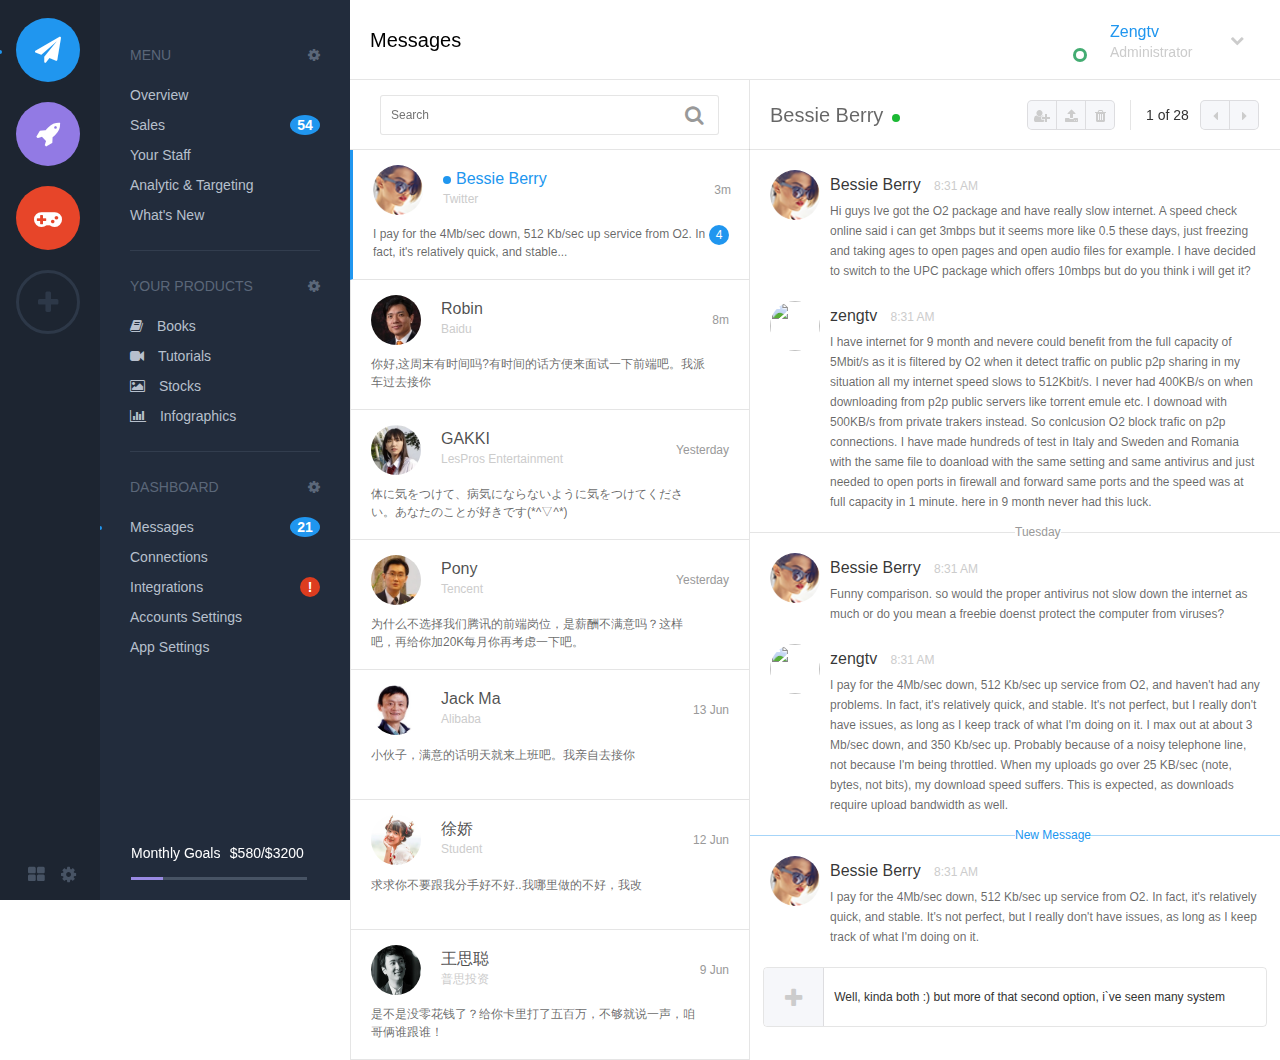
==== day12-15/index.html @ 02a9f369 "add day12-15" ====
<!DOCTYPE html>
<html lang="en">
<head>
    <meta charset="UTF-8">
    <title>一个复杂页面</title>
    <link rel="stylesheet" href="font-awesome-4.7.0/css/font-awesome.min.css">
    <link rel="stylesheet" href="css/styles.css">
</head>
<body>
<!-- 代码规范遵循网易nec -->

    <!-- 页面 -->
    <div class="g-wrap f-fr">
        <!-- 固定边栏start -->
        <aside class="g-fixasd f-fl">
            <div class="m-fixasd-btn">
                <ul class="btn-list">
                    <li>
                        <span class="point" style="display: inline-block;background-color: #2096ef;"></span>
                        <button class="btn" style="background: #2096ef;"><i class="fa fa-paper-plane"></i></button>
                    </li>
                    <li>
                        <span class="point"></span>
                        <button class="btn" style="background: #927ae4"><i class="fa fa-rocket"></i></button>
                    </li>
                    <li>
                        <span class="point"></span>
                        <button class="btn" style="background: #e74529"><i class="fa fa-gamepad"></i></button>
                    </li>
                    <li>
                        <span class="point"></span>
                        <button class="btn btn-add"><i class="fa fa-plus" style="color: #2d3848;"></i></button>
                    </li>
                </ul>
            </div>
            <div class="m-fixasd-foot">
                <i class="manage fa fa-th-large"></i><i class="setting fa fa-cog"></i>
            </div>
        </aside>
        <!-- 固定导航栏start -->
        <nav class="g-fixnav f-fl">
            <div class="m-fixnav-list">
                <ul class="menu">
                    <li>
                        <span class="title">MENU</span>
                        <i class="fa fa-cog"></i>
                    </li>
                    <li>
                        <span class="point"></span>
                        <span class="txt">Overview</span>
                        <span class="num"></span>
                    </li>
                    <li>
                        <span class="point"></span>
                        <span class="txt">Sales</span>
                        <span class="num" style="display: inline-block">54</span>
                    </li>
                    <li>
                        <span class="point"></span>
                        <span class="txt">Your Staff</span>
                        <span class="num"></span>
                    </li>
                    <li>
                        <span class="point"></span>
                        <span class="txt">Analytic & Targeting</span>
                        <span class="num"></span>
                    </li>

                    <li>
                        <span class="point"></span>
                        <span class="txt">What's New</span>
                        <span class="num"></span>
                    </li>
                </ul>
                <ul class="products">
                    <li>
                        <span class="title">YOUR PRODUCTS</span>
                        <i class="fa fa-cog f-fr"></i>
                    </li>
                    <li>
                        <span class="point"></span>
                        <i class="fa fa-book"></i>
                        <span class="txt">Books</span>
                        <span class="num"></span>
                    </li>
                    <li><span class="point"></span>
                        <i class="fa fa-video-camera"></i>
                        <span class="txt">Tutorials</span>
                        <span class="num"></span>
                    </li>
                    <li><span class="point"></span>
                        <i class="fa fa-image (alias)"></i>
                        <span class="txt">Stocks</span>
                        <span class="num"></span>
                    </li>
                    <li><span class="point"></span>
                        <i class="fa fa-bar-chart"></i>
                        <span class="txt">Infographics</span>
                        <span class="num"></span>
                    </li>
                </ul>
                <ul class="dashboard" style="border: none">
                    <li>
                        <span class="title">DASHBOARD</span>
                        <i class="fa fa-cog f-fr"></i>
                    </li>
                    <li>
                        <span class="point" style="display: inline-block"></span>
                        <span class="txt">Messages</span>
                        <span class="num" style="display: inline-block">21</span>
                    </li>
                    <li>
                        <span class="point"></span>
                        <span class="txt">Connections</span>
                        <span class="num"></span>
                    </li>
                    <li>
                        <span class="point"></span>
                        <span class="txt">Integrations</span>
                        <span class="num" style="display: inline-block; width: 20px; background: #dd3c1f;">!</span>
                    </li>
                    <li>
                        <span class="point"></span>
                        <span class="txt">Accounts Settings</span>
                        <span class="num"></span>
                    </li>
                    <li>
                        <span class="point"></span>
                        <span class="txt">App Settings</span>
                        <span class="num"></span>
                    </li>
                </ul>
            </div>
            <div class="m-fixnav-count">
                <span class="name">Monthly Goals</span>
                <span class="money">$580/$3200</span>
                <div class="proportion">
                    <div class="pro-bg"></div>
                </div>
            </div>
        </nav>
        <!-- 主体start -->
        <div class="g-main">
            <!-- 主体头部start -->
            <div class="g-head">
                <div class="m-head1">
                    <span class="title">Messages</span>
                    <div class="person">
                        <div class="pic" onclick="window.open('https://github.com/zengtv')">
                            <div class="state">
                                <div class="state-bg">
                                    <div class="point"></div>
                                </div>
                            </div>
                        </div>
                        <div class="msg">
                            <div class="name">Zengtv</div>
                            <div class="id">Administrator</div>
                        </div>
                        <div class="mange">
                            <i class="fa fa-chevron-down"></i>
                        </div>
                    </div>
                </div>
                <div class="m-head2">
                    <div class="search f-fl">
                        <input type="text" placeholder="Search">
                        <i class="fa fa-search"></i>
                    </div>
                    <div class="who f-fl">
                        <span class="name">Bessie Berry</span>
                        <span class="point"></span>
                    </div>
                    <div class="paging">
                        <span class="page f-fl">1 of 28</span>
                        <i class="fa fa-caret-left f-fl" style="border-top-left-radius: 5px;border-bottom-left-radius: 5px;"></i><i class="fa fa-caret-right f-fl" style="border-top-right-radius: 5px; border-bottom-right-radius: 5px;"></i>
                    </div>
                    <div class="btn">
                        <i class="fa fa-user-plus" style="border-top-left-radius: 5px;border-bottom-left-radius: 5px;"></i><i class="fa fa-upload"></i><i class="fa fa-trash" style="border-top-right-radius: 5px; border-bottom-right-radius: 5px;"></i>
                    </div>
                </div>
            </div>
            <!-- 主体内容start -->
            <div class="g-article">
                <div class="g-article-left f-fl">
                    <!-- 会话列表start -->
                    <div class="m-chatlist">
                        <ul>
                            <li style="border-left: 3px solid #2096ef">
                                <div class="msg">
                                    <img class="pic" src="images/person1.png">
                                    <div class="who">
                                        <span class="point" style="display: inline-block"></span><span class="name" style="color: #2096ef">Bessie Berry</span>
                                        <div class="company">Twitter</div>
                                    </div>
                                    <div class="date">3m</div>
                                </div>
                                <div class="text">
                                    <p class="txt">I pay for the 4Mb/sec down, 512 Kb/sec up service from O2. In fact, it's relatively quick, and stable...</p>
                                    <span class="num f-fr">4</span>
                                </div>
                            </li>
                            <li>
                                <div class="msg">
                                    <img class="pic" src="images/person2.jpg">
                                    <div class="who">
                                        <span class="point"></span><span class="name">Robin</span>
                                        <div class="company">Baidu</div>
                                    </div>
                                    <div class="date">8m</div>
                                </div>
                                <div class="text">
                                    <p class="txt">你好,这周末有时间吗?有时间的话方便来面试一下前端吧。我派车过去接你</p>
                                    <span class="num"></span>
                                </div>
                            </li>
                            <li>
                                <div class="msg">
                                    <img class="pic" src="images/person3.png">
                                    <div class="who">
                                        <span class="point"></span><span class="name">GAKKI</span>
                                        <div class="company">LesPros Entertainment</div>
                                    </div>
                                    <div class="date">Yesterday</div>
                                </div>
                                <div class="text">
                                    <p class="txt">体に気をつけて、病気にならないように気をつけてください。あなたのことが好きです(*^▽^*)</p>
                                    <span class="num"></span>
                                </div>
                            </li>
                            <li>
                                <div class="msg">
                                    <img class="pic" src="images/person4.jpg">
                                    <div class="who">
                                        <span class="point"></span><span class="name">Pony</span>
                                        <div class="company">Tencent</div>
                                    </div>
                                    <div class="date">Yesterday</div>
                                </div>
                                <div class="text">
                                    <p class="txt">为什么不选择我们腾讯的前端岗位，是薪酬不满意吗？这样吧，再给你加20K每月你再考虑一下吧。</p>
                                    <span class="num"></span>
                                </div>
                            </li>
                            <li>
                                <div class="msg">
                                    <img class="pic" src="images/person5.jpg">
                                    <div class="who">
                                        <span class="point"></span><span class="name">Jack Ma</span>
                                        <div class="company">Alibaba</div>
                                    </div>
                                    <div class="date">13 Jun</div>
                                </div>
                                <div class="text">
                                    <p class="txt">小伙子，满意的话明天就来上班吧。我亲自去接你</p>
                                    <span class="num"></span>
                                </div>
                            </li>
                            <li>
                                <div class="msg">
                                    <img class="pic" src="images/person6.png">
                                    <div class="who">
                                        <span class="point"></span><span class="name">徐娇</span>
                                        <div class="company">Student</div>
                                    </div>
                                    <div class="date">12 Jun</div>
                                </div>
                                <div class="text">
                                    <p class="txt">求求你不要跟我分手好不好..我哪里做的不好，我改</p>
                                    <span class="num"></span>
                                </div>
                            </li>
                            <li>
                                <div class="msg">
                                    <img class="pic" src="images/person7.jpg">
                                    <div class="who">
                                        <span class="point"></span><span class="name">王思聪</span>
                                        <div class="company">普思投资</div>
                                    </div>
                                    <div class="date">9 Jun</div>
                                </div>
                                <div class="text">
                                    <p class="txt">是不是没零花钱了？给你卡里打了五百万，不够就说一声，咱哥俩谁跟谁！</p>
                                    <span class="num"></span>
                                </div>
                            </li>
                        </ul>
                    </div>
                </div>
                <div class="g-article-right">
                    <!-- 会话记录start -->
                    <div class="m-chatrecord">
                        <ul>
                            <li>
                                <img class="headpic" src="images/person1.png">
                                <div class="msg">
                                    <span class="name">Bessie Berry</span>
                                    <span class="time">8:31 AM</span>
                                </div>

                                <p class="txt">Hi guys Ive got the O2 package and have really slow internet. A speed check online said i can get 3mbps but it seems more like 0.5 these days, just freezing and taking ages to open pages and open audio files for example. I have decided to switch to the UPC package which offers 10mbps but do you think i will get it?</p>
                            </li>
                            <li>
                                <img class="headpic" src="https://avatars0.githubusercontent.com/u/38457386?s=460&v=4">
                                <span class="name">zengtv</span>
                                <span class="time">8:31 AM</span>
                                <p class="txt">I have internet for 9 month and nevere could benefit from the full capacity of 5Mbit/s as it is filtered by O2 when it detect traffic on public p2p sharing in my situation all my internet speed slows to 512Kbit/s. I never had 400KB/s on when downloading from p2p public servers like torrent emule etc. I downoad with 500KB/s from private trakers instead. So conlcusion O2 block trafic on p2p connections. I have made hundreds of test in Italy and Sweden and Romania with the same file to doanload with the same setting and same antivirus and just needed to open ports in firewall and forward same ports and the speed was at full capacity in 1 minute. here in 9 month never had this luck.</p>
                            </li>
                            <li><span class="date">Tuesday</span></li>
                        </ul>
                        <ul style="border-bottom: 1px solid rgba(32,150,239,.4)">
                            <li>
                                <img class="headpic" src="images/person1.png">
                                <span class="name">Bessie Berry</span>
                                <span class="time">8:31 AM</span>
                                <p class="txt">Funny comparison. so would the proper antivirus not slow down the internet as much or do you mean a freebie doenst protect the computer from viruses?</p>
                            </li>
                            <li>
                                <img class="headpic" src="https://avatars0.githubusercontent.com/u/38457386?s=460&v=4">
                                <span class="name">zengtv</span>
                                <span class="time">8:31 AM</span>
                                <p class="txt">I pay for the 4Mb/sec down, 512 Kb/sec up service from O2, and haven't had any problems. In fact, it's relatively quick, and stable. It's not perfect, but I really don't have issues, as long as I keep track of what I'm doing on it. I max out at about 3 Mb/sec down, and 350 Kb/sec up. Probably because of a noisy telephone line, not because I'm being throttled. When my uploads go over 25 KB/sec (note, bytes, not bits), my download speed suffers. This is expected, as downloads require upload bandwidth as well. </p>
                            </li>
                            <li><span class="date" style="color: #2096ef">New Message</span></li>
                        </ul>
                    </div>
                    <!-- 当前会话start -->
                    <div class="m-chatnow">
                        <ul style="border: none">
                            <li>
                                <img class="headpic" src="images/person1.png">
                                <span class="name">Bessie Berry</span>
                                <span class="time">8:31 AM</span>
                                <p class="txt">I pay for the 4Mb/sec down, 512 Kb/sec up service from O2. In fact, it's relatively quick, and stable. It's not perfect, but I really don't have issues, as long as I keep track of what I'm doing on it. </p>
                            </li>
                        </ul>
                        <label for="put"></label>
                        <div class="onput">
                            <i class="fa fa-plus f-fl"></i>
                            <input type="text" id="put" class="f-fl" value="Well, kinda both :) but more of that second option, i`ve seen many systems infected and crawling with">
                        </div>
                    </div>
                </div>
            </div>
        </div>
    </div>
</body>
</html>
---- day12-15/css/styles.css ----
@charset "utf-8";
/*----------------- reset -----------------*/
*{box-sizing:border-box;}
html,body,h1,h2,h3,h4,h5,h6,div,dl,dt,dd,ul,ol,li,p,blockquote,pre,hr,figure,table,caption,th,td,form,fieldset,legend,input,button,textarea,menu{margin:0;padding:0;}
header,footer,section,article,aside,nav,hgroup,address,figure,figcaption,menu,details{display:block;}
table{border-collapse:collapse;border-spacing:0;}
caption,th{text-align:left;font-weight:normal;}
html,body,fieldset,img,iframe,abbr{border:0;}
i,cite,em,var,address,dfn{font-style:normal;}
[hidefocus],summary{outline:0;}
li{list-style:none;}
h1,h2,h3,h4,h5,h6,small{font-size:100%;}
sup,sub{font-size:83%;}
pre,code,kbd,samp{font-family:inherit;}
q:before,q:after{content:none;}
textarea{overflow:auto;resize:none;}
label,summary{cursor:default;}
a,button{cursor:pointer;}
h1,h2,h3,h4,h5,h6,em,strong,b{font-weight:bold;}
del,ins,u,s,a,a:hover{text-decoration:none;}
body,textarea,input,button,select,keygen,legend{font:12px/1.14 arial,\5b8b\4f53;color:#333;outline:0;}
body{background:#fff;}
a,a:hover{color:#333;}
input,button{outline:none;border:none;}
/*----------------- global -----------------*/
body {
    width: 100%;
    min-width: 1190px;
    font-family: "ProximaNova Semibold",arial,"YaHei";
    scroll: no;
}
.g-wrap {
    width: 100%;
    /*height: 100vh;*/
    margin-left: -350px;
}
.f-fl {
    float: left;
}
.f-fr {
    float: right;
}
.f-cl:after {

}
.s-fc {
    color: rgba(0,0,0,.5);
}
/*------------------ aside -----------------*/
.g-fixasd {
    position: fixed;
    top: 0;
    left: 0;
    width: 100px;
    height: 100vh;
    /*height: 100%;*/
    background-color: #1d2531;
}

.m-fixasd-btn {
    position: fixed;
    top: 18px;
    left: 0;
    width: 100px;
}
.m-fixasd-btn .btn-list {
    width: 100px;
}
.m-fixasd-btn li {
    position: relative;
    width: 100px;
    height: 64px;
    margin-bottom: 20px;
    line-height: 64px;
}
.m-fixasd-btn .point{
    display: none;
    width: 4px;
    height: 4px;
    margin-left: -2px;
    border-radius: 50%;
}
.m-fixasd-btn .btn {
    position: absolute;
    top: 0;
    left: 50%;
    width: 64px;
    height: 64px;
    margin-left: -34px;
    color: #fff;
    border-radius: 50%;
}
.m-fixasd-btn .btn-add {
    border: 3px solid #2d3848;
    background-color: #1d2531;
}
.m-fixasd-btn .btn i {
    margin: 0 auto;
    font-size: 26px;
    line-height: 60px;
    color: #fff;
}
.m-fixasd-foot {
    position: fixed;
    bottom: 15px;
    left: 20px;
    width: 64px;
    height: 20px;
    text-align: center;
}
.m-fixasd-foot .manage, .m-fixasd-foot .setting {
    display: inline-block;
    width: 28px;
    margin: 0 2px;
    height: 20px;
    line-height: 20px;
    font-size: 18px;
    color: #475364;
    cursor: pointer;
}
/*------------------ nav ------------------*/
.g-fixnav {
    position: fixed;
    top: 0;
    left: 100px;
    display: inline-block;
    width: 250px;
    height: 100vh;
    padding-top: 20px;
    overflow: hidden;
    background-color: #222c3c;
}
.m-fixnav-list .menu, .m-fixnav-list .products, .m-fixnav-list .dashboard {
    width: 190px;
    padding: 20px 0;
    margin: 0 auto;
    border-bottom: 1px solid rgba(91,103,121,.3);
    color: #b7c0cd;
    font-size: 14px;
    text-align: left;
}
.m-fixnav-list .products .txt {
    margin-left: 10px;
}
.m-fixnav-list ul li {
    position: relative;
    width: 190px;
    height: 30px;
    line-height: 30px;
    cursor: pointer;
}
.m-fixnav-list ul li .point {
    position: absolute;
    display: none;
    top: 14px;
    left: -32px;
    width: 4px;
    height: 4px;
    background-color: #2096ef;
    border-radius: 50%;
}
.m-fixnav-list ul li .num {
    display: none;
    margin-top: 5px;
    float: right;
    width: 30px;
    height: 20px;
    line-height: 20px;
    color: #fff;
    vertical-align: middle;
    font-weight: bold;
    text-align: center;
    border-radius: 50%;
    background-color: #2096ef;
}
.m-fixnav-list ul li:nth-child(1) {
    color: #5b6779;
    cursor: default;
    margin-bottom: 10px;
}
.m-fixnav-list ul li:nth-child(1) i {
    position: absolute;
    top: 0;
    right: 0;
    height: 30px;
    line-height: 30px;
    cursor: pointer;
}
.m-fixnav-count {
    position: fixed;
    bottom: 20px;
    left: 90px;
    margin-left: 35px;
    color: #fff;
}
.m-fixnav-count span {
    margin-left: 6px;
    font-size: 14px;
}
.m-fixnav-count .proportion {
    width: 176px;
    height: 3px;
    margin: 15px 0 0 6px;
    background-color: #475364;
}
.m-fixnav-count .proportion .pro-bg {
    width: 18%;
    height: 3px;
    background-color: #998ae3;
}
/*------------------ main -----------------*/
.g-main {
    margin-left: 350px;
}

/*------------------ head -------------------*/
.g-head {
    position: fixed;
    top: 0;
    left: 350px;
    width: 100%;
    height: 150px;
    background: #fff;
    z-index: 99;
}
.m-head1 {
    position: fixed;
    top: 0;
    width: 100%;
    height: 80px;
    border-bottom: 1px solid rgba(0,0,0,.1);
}
.m-head1 .title {
    float: left;
    margin-left: 20px;
    font-size: 20px;
    color: #000;
    line-height: 80px;
}
.m-head1 .person {
    position: fixed;
    width: 210px;
    height: 50px;
    top: 15px;
    right: 30px;
}
.m-head1 .pic {
    position: relative;
    float: left;
    width: 50px;
    height: 50px;
    border-radius: 50%;
    background: url("https://avatars0.githubusercontent.com/u/38457386?s=460&v=4") no-repeat;
    background-size: cover;
    cursor: pointer;
}
.m-head1 .state {
    position: absolute;
    top: 30px;
    right: 0;
    width: 20px;
    height: 20px;
    padding: 3px;
    border-radius: 50%;
    background-color: #fff;
}
.m-head1 .state-bg {
    width: 14px;
    height: 14px;
    padding: 3px;
    border-radius: 50%;
    background-color: #43ac72;
}
.m-head1 .point {
    width: 8px;
    height: 8px;
    border-radius: 50%;
    background-color: #fff;
}
.m-head1 .msg {
    float: left;
    width: 120px;
    height: 50px;
    padding: 8px 0;
    margin-left: 20px;
}
.m-head1 .name {
    color: #2096ef;
    margin-bottom: 4px;
    font-size: 16px;
}
.m-head1 .id {
    color: #ccc;
    font-size: 14px;
}
.m-head1  .mange {
    float: left;
    width: 20px;
    height: 50px;
    line-height: 50px;
    font-size: 14px;
    color: #ccc;
    cursor: pointer;
}
.m-head2 {
    position: fixed;
    top: 80px;
    width: 100%;
    height: 70px;
    border-bottom: 1px solid rgba(0,0,0,.1);
}
.m-head2 .search {
    position: relative;
    width: 400px;
    height: 70px;
    padding: 15px 30px;
    border-right: 1px solid rgba(0,0,0,.1);
}
.m-head2 .search input {
    width: 100%;
    height: 100%;
    padding: 0 10px;
    border: 1px solid rgba(0, 0, 0, .1);
    border-radius: 3px;
}
.m-head2 .search i {
    position: absolute;
    right: 40px;
    top: 20px;
    background-color: #fff;
    color: #999;
    border: none;
    font-size: 20px;
    cursor: pointer;
}
.m-head2 .who {
    height: 70px;
    margin-left: 20px;
}
.m-head2 .name {
    line-height: 70px;
    font-size: 20px;
    color: rgba(0,0,0,.6);
}
.m-head2 .point {
    display: inline-block;
    width: 8px;
    height: 8px;
    margin-left: 5px;
    background-color: #1bb934;
    border-radius: 50%;
}
.m-head2 .paging {
    position: fixed;
    top: 100px;
    right: 0;
    width: 150px;
    height: 30px;
    padding-left: 15px;
    border-left: 1px solid rgba(0,0,0,.1);
    line-height: 70px;
    font-size: 14px;
}
.m-head2  i {
    display: inline-block;
    width: 30px;
    height: 30px;
    font-size: 14px;
    line-height: 30px;
    margin-left: -1px;
    text-align: center;
    color: #CCC;
    background-color: #f6f7fa;
    border: 1px solid rgba(0, 0, 0, .1);
    cursor: pointer;
}
.m-head2 .page {
    display: inline-block;
    width: 45px;
    height: 30px;
    line-height: 30px;
    margin-right: 10px;
    color: #333;
}
.m-head2 .btn {
    position: fixed;
    top: 100px;
    right: 165px;
    height: 30px;
    line-height: 30px;
}

/*---------------- article ----------------*/
.g-article {
    position: relative;
    width: 100%;
    z-index: 1;
    background-color: #fff;
}
.g-article-left {
    position: absolute;
    top: 150px;
    width: 400px;
}
.m-chatlist {
    width: 100%;
}
.m-chatlist ul {
    width: 100%;
}
.m-chatlist li {
    position: relative;
    width: 100%;
    height: 130px;
    padding: 15px 20px;
    border: 1px solid rgba(0,0,0,.1);
    border-top: none;
}
.m-chatlist li .msg {
    width: 358px;
    height: 50px;
}
.m-chatlist li .msg .pic {
    float: left;
    width: 50px;
    height: 50px;
    border-radius: 50%;
}
.m-chatlist li .msg .who {
    float: left;
    height: 50px;
    margin-left: 20px;
    padding: 5px 0;
}
.m-chatlist li .msg .who .point {
    display: none;
    width: 8px;
    height: 8px;
    margin-right: 5px;
    border-radius: 50%;
    background-color: #2096ef;
}
.m-chatlist li .msg .who .name {
    font-size: 16px;
    color: rgba(0,0,0,.7);
}
.m-chatlist li .msg .who .company {
    margin-top: 5px;
    color: #ccc;
}
.m-chatlist li .msg .date {
    float: right;
    height: 50px;
    line-height: 50px;
    color: #999;
}
.m-chatlist li .text {
    padding-top: 10px;
}
.m-chatlist li .text .txt {
    display: inline-block;
    width: 334px;
    line-height: 18px;
    color: rgba(0,0,0,.6);
}
.m-chatlist li .text .num {
    width: 20px;
    height: 20px;
    line-height: 20px;
    text-align: center;
    border-radius: 50%;
    background-color: #2096ef;
    color: #fff;
}
.g-article-right {
    position: absolute;
    top: 150px;
    margin-left: 400px;
    /*height: 700px;*/
}
.m-chatrecord {
    /*height: 500px;*/

}
.m-chatrecord .date {
    position: absolute;
    display: block;
    bottom: -7px;
    left: 50%;
    height: 14px;
    line-height: 14px;
    text-align: center;
    color: #999;
    background-color: #fff;
}
.m-chatrecord ul {
    position: relative;
    border-bottom: 1px solid rgba(0,0,0,.1);
}
.m-chatrecord ul li {
    position: relative;
    padding-left: 60px;
    margin: 20px;
}
.m-chatrecord ul li .headpic {
    position: absolute;
    display: inline-block;
    top: 0;
    left: 0;
    width: 50px;
    height: 50px;
    border-radius: 50%;
}
.m-chatrecord ul li .msg {
    width: 100%;
}
.m-chatrecord ul li .name {
    display: inline-block;
    height: 30px;
    line-height: 30px;
    font-size: 16px;
    color: rgba(0,0,0,.8);
}
.m-chatrecord ul li .time {
    display: inline-block;
    width: 100px;
    height: 30px;
    margin-left: 10px;
    line-height: 30px;
    color: #ccc;
}
.m-chatrecord ul li .txt {
    display: block;
    line-height: 20px;
    color: rgba(0,0,0,.6);
}
.m-chatnow ul {
    position: relative;
    border-bottom: 1px solid rgba(0,0,0,.1);
}
.m-chatnow ul li {
    position: relative;
    padding-left: 60px;
    margin: 20px;
}
.m-chatnow ul li .headpic {
    position: absolute;
    display: inline-block;
    top: 0;
    left: 0;
    width: 50px;
    height: 50px;
    border-radius: 50%;
}
.m-chatnow ul li .msg {
    width: 100%;
}
.m-chatnow ul li .name {
    display: inline-block;
    height: 30px;
    line-height: 30px;
    font-size: 16px;
    color: rgba(0,0,0,.8);
}
.m-chatnow ul li .time {
    display: inline-block;
    width: 100px;
    height: 30px;
    margin-left: 10px;
    line-height: 30px;
    color: #ccc;
}
.m-chatnow ul li .txt {
    display: block;
    line-height: 20px;
    color: rgba(0,0,0,.6);
}
.m-chatnow i {
    display: inline-block;
    width: 60px;
    height: 58px;
    bottom: 1px;
    right: 50%;
    line-height: 60px;
    font-size: 22px;
    color: #ccc;
    text-align: center;
    background-color: #f6f7fa;
    border-right: 1px solid rgba(0,0,0,.1);
    border-top-left-radius: 4px;
    border-bottom-left-radius: 4px;
}
.m-chatnow .onput {
    width: 95%;
    height: 60px;
    margin: 0 auto;
    border: 1px solid rgba(0,0,0,.1);
    border-radius: 4px;
}
.m-chatnow input {
    width: 80%;
    height: 58px;
    padding-left: 10px;
    line-height: 60px;
}
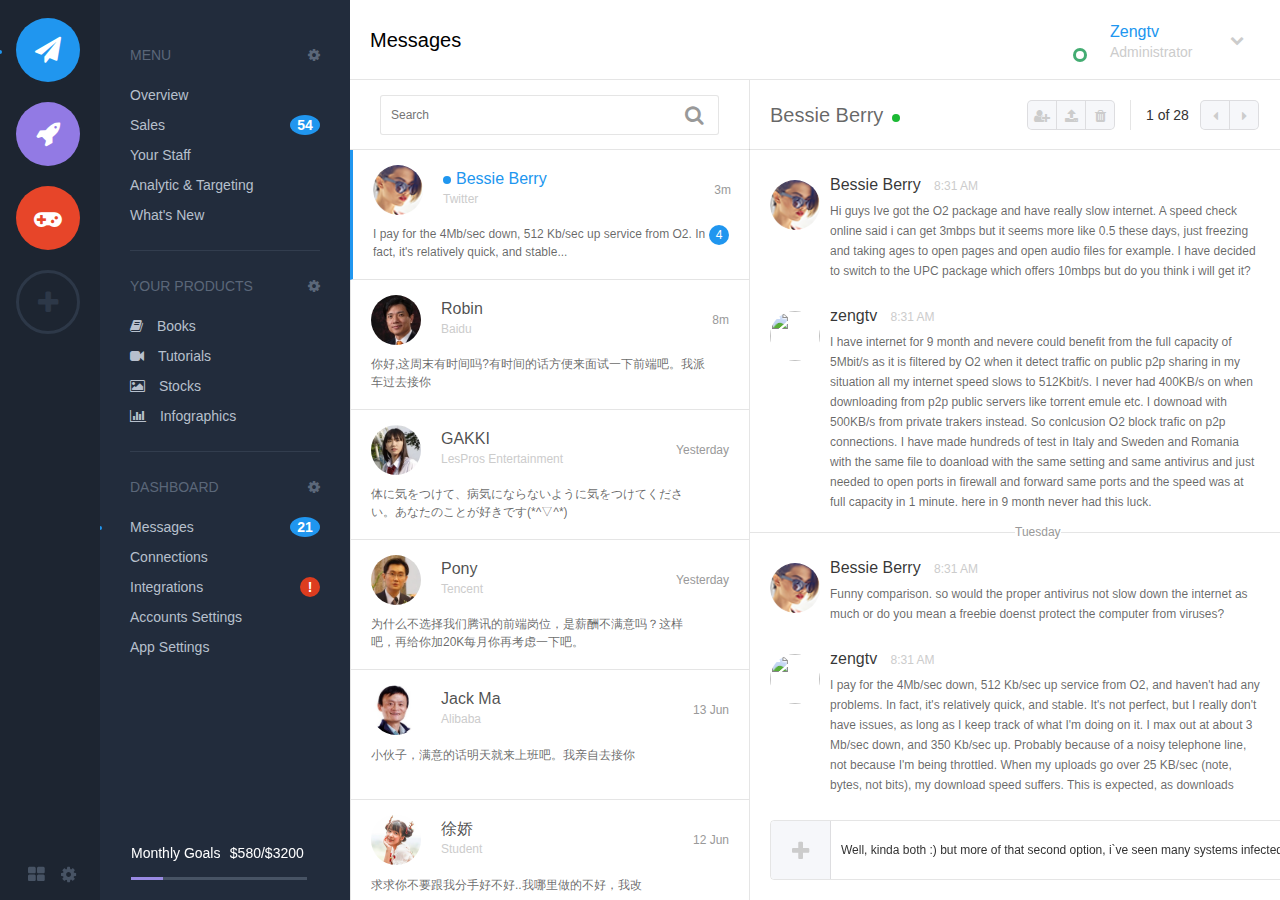
==== commit c2a79bac: "update css" ====
--- a/day12-15/index.html
+++ b/day12-15/index.html
@@ -320,6 +320,7 @@
                                 <span class="name">zengtv</span>
                                 <span class="time">8:31 AM</span>
                                 <p class="txt">I pay for the 4Mb/sec down, 512 Kb/sec up service from O2, and haven't had any problems. In fact, it's relatively quick, and stable. It's not perfect, but I really don't have issues, as long as I keep track of what I'm doing on it. I max out at about 3 Mb/sec down, and 350 Kb/sec up. Probably because of a noisy telephone line, not because I'm being throttled. When my uploads go over 25 KB/sec (note, bytes, not bits), my download speed suffers. This is expected, as downloads require upload bandwidth as well. </p>
+                                <img src="images/img1.jpg" alt="#"><img src="images/img2.jpg" alt="#">
                             </li>
                             <li><span class="date" style="color: #2096ef">New Message</span></li>
                         </ul>
--- a/day12-15/css/styles.css
+++ b/day12-15/css/styles.css
@@ -212,7 +212,6 @@
 .g-main {
     margin-left: 350px;
 }
-
 /*------------------ head -------------------*/
 .g-head {
     position: fixed;
@@ -389,7 +388,6 @@
     height: 30px;
     line-height: 30px;
 }
-
 /*---------------- article ----------------*/
 .g-article {
     position: relative;
@@ -401,6 +399,11 @@
     position: absolute;
     top: 150px;
     width: 400px;
+    height: calc(100vh - 150px);
+    overflow-y: auto;
+}
+.g-article-left::-webkit-scrollbar{
+    display:none;
 }
 .m-chatlist {
     width: 100%;
@@ -415,6 +418,7 @@
     padding: 15px 20px;
     border: 1px solid rgba(0,0,0,.1);
     border-top: none;
+    cursor: pointer;
 }
 .m-chatlist li .msg {
     width: 358px;
@@ -476,11 +480,11 @@
     position: absolute;
     top: 150px;
     margin-left: 400px;
-    /*height: 700px;*/
-}
-.m-chatrecord {
-    /*height: 500px;*/
-
+    height: calc(100vh - 250px);
+    overflow-y: auto;
+}
+.g-article-right::-webkit-scrollbar{
+    display:none;
 }
 .m-chatrecord .date {
     position: absolute;
@@ -533,6 +537,9 @@
     display: block;
     line-height: 20px;
     color: rgba(0,0,0,.6);
+}
+.m-chatrecord ul li img {
+    margin: 10px 10px 0 0;
 }
 .m-chatnow ul {
     position: relative;
@@ -591,14 +598,17 @@
     border-bottom-left-radius: 4px;
 }
 .m-chatnow .onput {
-    width: 95%;
+    position: fixed;
+    bottom: 20px;
+    width: 59vw;
     height: 60px;
-    margin: 0 auto;
+    margin: 0 20px;
     border: 1px solid rgba(0,0,0,.1);
     border-radius: 4px;
+    z-index: 999;
 }
 .m-chatnow input {
-    width: 80%;
+    width: calc(100% - 62px);
     height: 58px;
     padding-left: 10px;
     line-height: 60px;
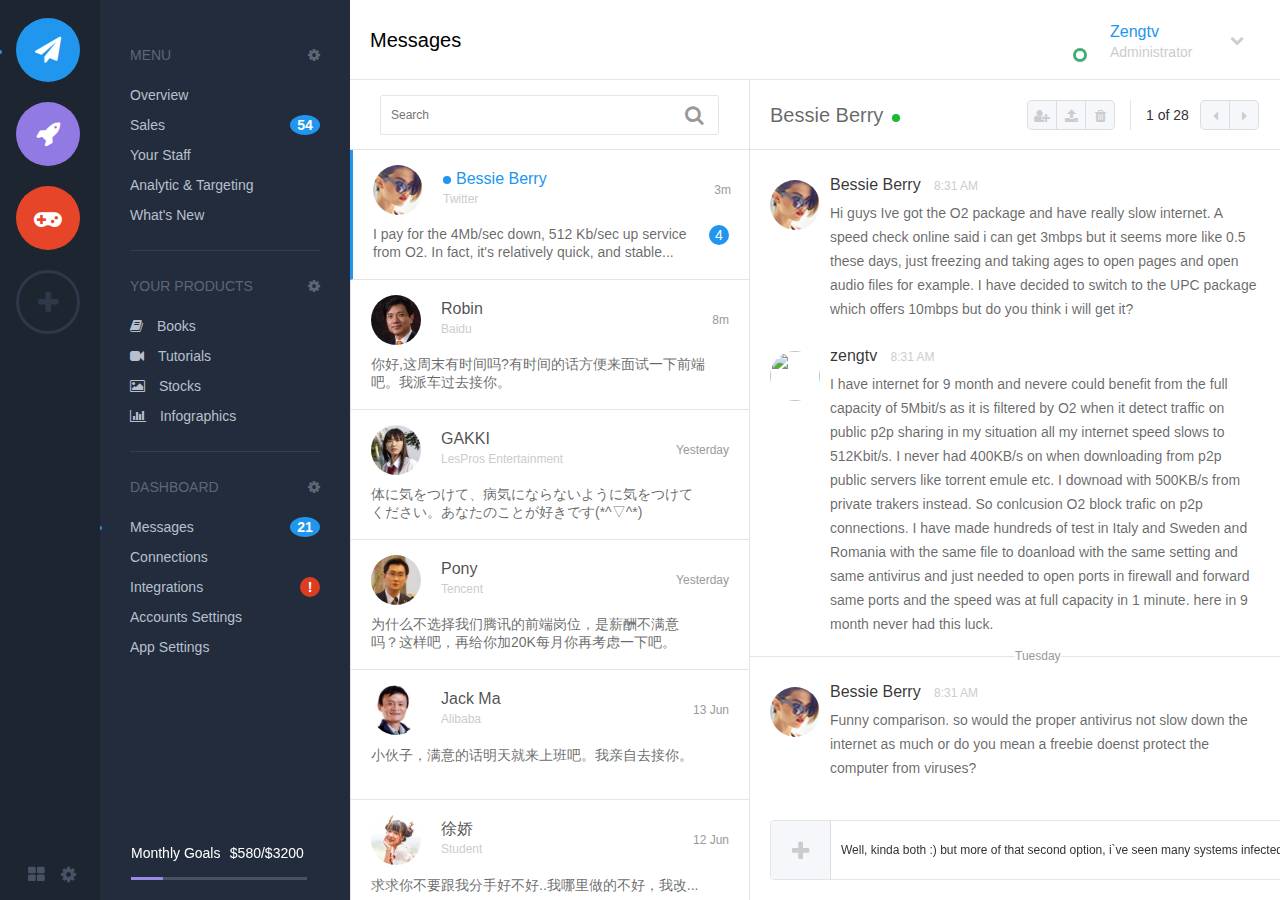
==== commit d0ab2e57: "update font-size" ====
--- a/day12-15/index.html
+++ b/day12-15/index.html
@@ -210,7 +210,7 @@
                                     <div class="date">8m</div>
                                 </div>
                                 <div class="text">
-                                    <p class="txt">你好,这周末有时间吗?有时间的话方便来面试一下前端吧。我派车过去接你</p>
+                                    <p class="txt">你好,这周末有时间吗?有时间的话方便来面试一下前端吧。我派车过去接你。</p>
                                     <span class="num"></span>
                                 </div>
                             </li>
@@ -252,7 +252,7 @@
                                     <div class="date">13 Jun</div>
                                 </div>
                                 <div class="text">
-                                    <p class="txt">小伙子，满意的话明天就来上班吧。我亲自去接你</p>
+                                    <p class="txt">小伙子，满意的话明天就来上班吧。我亲自去接你。</p>
                                     <span class="num"></span>
                                 </div>
                             </li>
@@ -266,7 +266,7 @@
                                     <div class="date">12 Jun</div>
                                 </div>
                                 <div class="text">
-                                    <p class="txt">求求你不要跟我分手好不好..我哪里做的不好，我改</p>
+                                    <p class="txt">求求你不要跟我分手好不好..我哪里做的不好，我改...</p>
                                     <span class="num"></span>
                                 </div>
                             </li>
--- a/day12-15/css/styles.css
+++ b/day12-15/css/styles.css
@@ -53,7 +53,6 @@
     left: 0;
     width: 100px;
     height: 100vh;
-    /*height: 100%;*/
     background-color: #1d2531;
 }
 
@@ -459,6 +458,7 @@
     color: #999;
 }
 .m-chatlist li .text {
+    font-size: 14px;
     padding-top: 10px;
 }
 .m-chatlist li .text .txt {
@@ -535,7 +535,8 @@
 }
 .m-chatrecord ul li .txt {
     display: block;
-    line-height: 20px;
+    font-size: 14px;
+    line-height: 24px;
     color: rgba(0,0,0,.6);
 }
 .m-chatrecord ul li img {
@@ -579,7 +580,8 @@
 }
 .m-chatnow ul li .txt {
     display: block;
-    line-height: 20px;
+    line-height: 24px;
+    font-size: 14px;
     color: rgba(0,0,0,.6);
 }
 .m-chatnow i {
